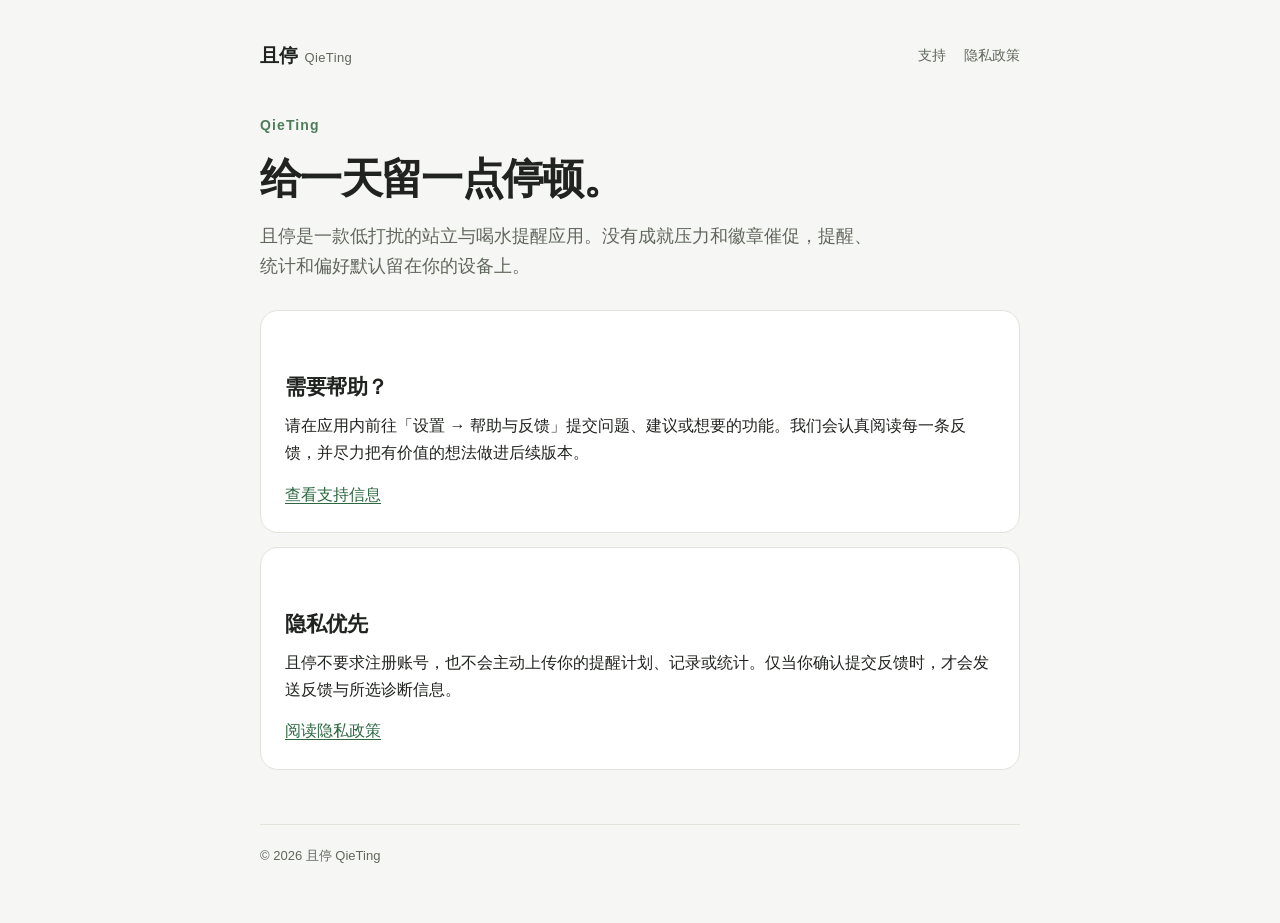
==== index.html @ 00966080 "feat: 新增隐私政策与支持页面" ====
<!doctype html>
<html lang="zh-CN">
  <head>
    <meta charset="utf-8">
    <meta name="viewport" content="width=device-width, initial-scale=1">
    <meta name="description" content="且停的支持信息与隐私政策。">
    <title>且停</title>
    <link rel="stylesheet" href="assets/styles.css">
  </head>
  <body>
    <main class="page">
      <header class="site-header">
        <a class="brand" href="./">且停 <small>QieTing</small></a>
        <nav class="nav" aria-label="页面导航">
          <a href="support/">支持</a>
          <a href="privacy/">隐私政策</a>
        </nav>
      </header>

      <p class="eyebrow">QieTing</p>
      <h1>给一天留一点停顿。</h1>
      <p class="lead">且停是一款低打扰的站立与喝水提醒应用。没有成就压力和徽章催促，提醒、统计和偏好默认留在你的设备上。</p>

      <section class="card">
        <h2>需要帮助？</h2>
        <p>请在应用内前往「设置 → 帮助与反馈」提交问题、建议或想要的功能。我们会认真阅读每一条反馈，并尽力把有价值的想法做进后续版本。</p>
        <p><a href="support/">查看支持信息</a></p>
      </section>

      <section class="card">
        <h2>隐私优先</h2>
        <p>且停不要求注册账号，也不会主动上传你的提醒计划、记录或统计。仅当你确认提交反馈时，才会发送反馈与所选诊断信息。</p>
        <p><a href="privacy/">阅读隐私政策</a></p>
      </section>

      <footer class="footer">© 2026 且停 QieTing</footer>
    </main>
  </body>
</html>
---- assets/styles.css ----
:root {
  color-scheme: light dark;
  --page: #f6f7f4;
  --surface: #ffffff;
  --text: #20231f;
  --secondary: #61675d;
  --line: #dfe4db;
  --accent: #4f7d5b;
  --accent-soft: #e8f1e8;
  --link: #2d6841;
}

@media (prefers-color-scheme: dark) {
  :root {
    --page: #161815;
    --surface: #20231f;
    --text: #f1f3ee;
    --secondary: #b7beb3;
    --line: #3c423a;
    --accent: #92bd96;
    --accent-soft: #263b2a;
    --link: #adddb1;
  }
}

* { box-sizing: border-box; }

html { -webkit-text-size-adjust: 100%; }

body {
  margin: 0;
  background: var(--page);
  color: var(--text);
  font-family: -apple-system, BlinkMacSystemFont, "SF Pro Text", "PingFang SC", "Hiragino Sans GB", "Microsoft YaHei", sans-serif;
  font-size: 16px;
  line-height: 1.7;
}

a {
  color: var(--link);
  text-decoration-thickness: 1px;
  text-underline-offset: 0.16em;
}

a:hover { color: var(--accent); }

.page {
  width: min(100% - 40px, 760px);
  margin: 0 auto;
  padding: 40px 0 56px;
}

.site-header {
  display: flex;
  align-items: center;
  justify-content: space-between;
  gap: 20px;
  margin-bottom: 42px;
}

.brand {
  color: var(--text);
  font-size: 19px;
  font-weight: 700;
  letter-spacing: 0.02em;
  text-decoration: none;
}

.brand small {
  color: var(--secondary);
  font-size: 13px;
  font-weight: 500;
}

.nav { display: flex; gap: 18px; font-size: 14px; }

.nav a { color: var(--secondary); text-decoration: none; }
.nav a[aria-current="page"] { color: var(--accent); font-weight: 650; }

.eyebrow {
  color: var(--accent);
  font-size: 14px;
  font-weight: 700;
  letter-spacing: 0.08em;
}

h1, h2, h3 { color: var(--text); line-height: 1.3; }

h1 {
  margin: 8px 0 14px;
  font-size: clamp(30px, 7vw, 42px);
  letter-spacing: -0.04em;
}

h2 {
  margin: 38px 0 12px;
  font-size: 21px;
  letter-spacing: -0.02em;
}

h3 { margin: 0 0 6px; font-size: 17px; }

p { margin: 0 0 14px; }

.lead {
  max-width: 620px;
  color: var(--secondary);
  font-size: 18px;
}

.meta {
  margin-top: 22px;
  color: var(--secondary);
  font-size: 14px;
}

.card {
  margin-top: 28px;
  padding: 24px;
  background: var(--surface);
  border: 1px solid var(--line);
  border-radius: 18px;
}

.card + .card { margin-top: 14px; }

.card p:last-child, .card ul:last-child { margin-bottom: 0; }

ul { margin: 8px 0 14px; padding-left: 1.25em; }
li + li { margin-top: 7px; }

.note {
  margin-top: 28px;
  padding: 16px 18px;
  color: var(--secondary);
  background: var(--accent-soft);
  border-radius: 14px;
  font-size: 14px;
}

.footer {
  margin-top: 54px;
  padding-top: 20px;
  border-top: 1px solid var(--line);
  color: var(--secondary);
  font-size: 13px;
}

@media (max-width: 520px) {
  .page { width: min(100% - 32px, 760px); padding-top: 28px; }
  .site-header { margin-bottom: 32px; }
  .brand small { display: none; }
  .nav { gap: 14px; }
  .card { padding: 20px; }
}
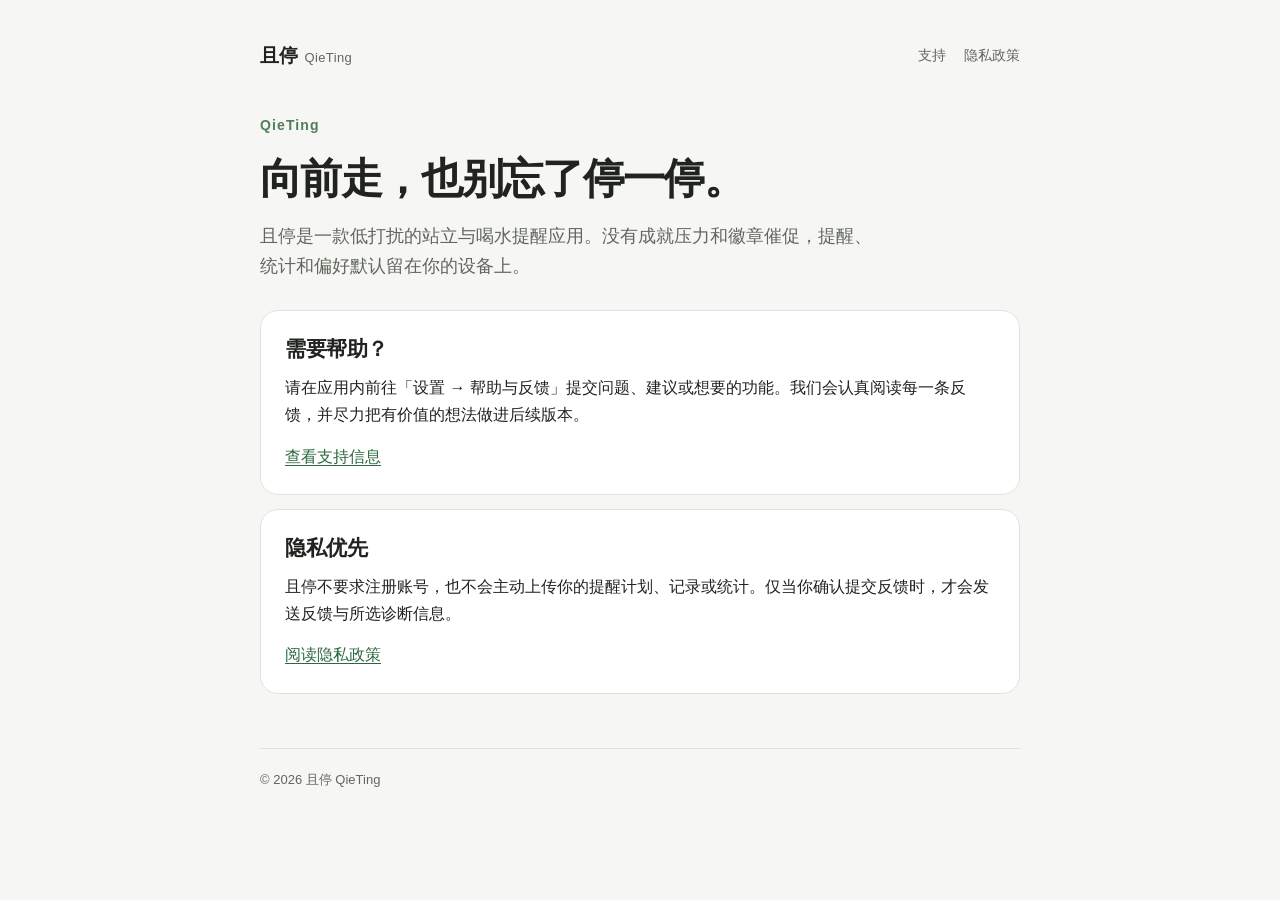
==== commit 0ed5bb0c: "添加多语言隐私与支持页面" ====
--- a/index.html
+++ b/index.html
@@ -5,35 +5,40 @@
     <meta name="viewport" content="width=device-width, initial-scale=1">
     <meta name="description" content="且停的支持信息与隐私政策。">
     <title>且停</title>
-    <link rel="stylesheet" href="assets/styles.css">
+    <link rel="stylesheet" href="https://sapphirezzz.github.io/qieting-support/assets/styles.css">
   </head>
   <body>
     <main class="page">
       <header class="site-header">
-        <a class="brand" href="./">且停 <small>QieTing</small></a>
+        <a class="brand" href="https://sapphirezzz.github.io/qieting-support/">且停 <small>QieTing</small></a>
         <nav class="nav" aria-label="页面导航">
-          <a href="support/">支持</a>
-          <a href="privacy/">隐私政策</a>
+          <a href="https://sapphirezzz.github.io/qieting-support/support/">支持</a>
+          <a href="https://sapphirezzz.github.io/qieting-support/privacy/">隐私政策</a>
         </nav>
       </header>
 
       <p class="eyebrow">QieTing</p>
-      <h1>给一天留一点停顿。</h1>
+      <h1>
+        <span data-language="zh-Hans">向前走，也别忘了停一停。</span>
+        <span data-language="zh-Hant" hidden>向前走，也別忘了停一停。</span>
+        <span data-language="en" hidden>Keep moving forward, but don't forget to savor the moment in life.</span>
+      </h1>
       <p class="lead">且停是一款低打扰的站立与喝水提醒应用。没有成就压力和徽章催促，提醒、统计和偏好默认留在你的设备上。</p>
 
       <section class="card">
         <h2>需要帮助？</h2>
         <p>请在应用内前往「设置 → 帮助与反馈」提交问题、建议或想要的功能。我们会认真阅读每一条反馈，并尽力把有价值的想法做进后续版本。</p>
-        <p><a href="support/">查看支持信息</a></p>
+        <p><a href="https://sapphirezzz.github.io/qieting-support/support/">查看支持信息</a></p>
       </section>
 
       <section class="card">
         <h2>隐私优先</h2>
         <p>且停不要求注册账号，也不会主动上传你的提醒计划、记录或统计。仅当你确认提交反馈时，才会发送反馈与所选诊断信息。</p>
-        <p><a href="privacy/">阅读隐私政策</a></p>
+        <p><a href="https://sapphirezzz.github.io/qieting-support/privacy/">阅读隐私政策</a></p>
       </section>
 
       <footer class="footer">© 2026 且停 QieTing</footer>
     </main>
+    <script src="https://sapphirezzz.github.io/qieting-support/assets/language.js"></script>
   </body>
 </html>
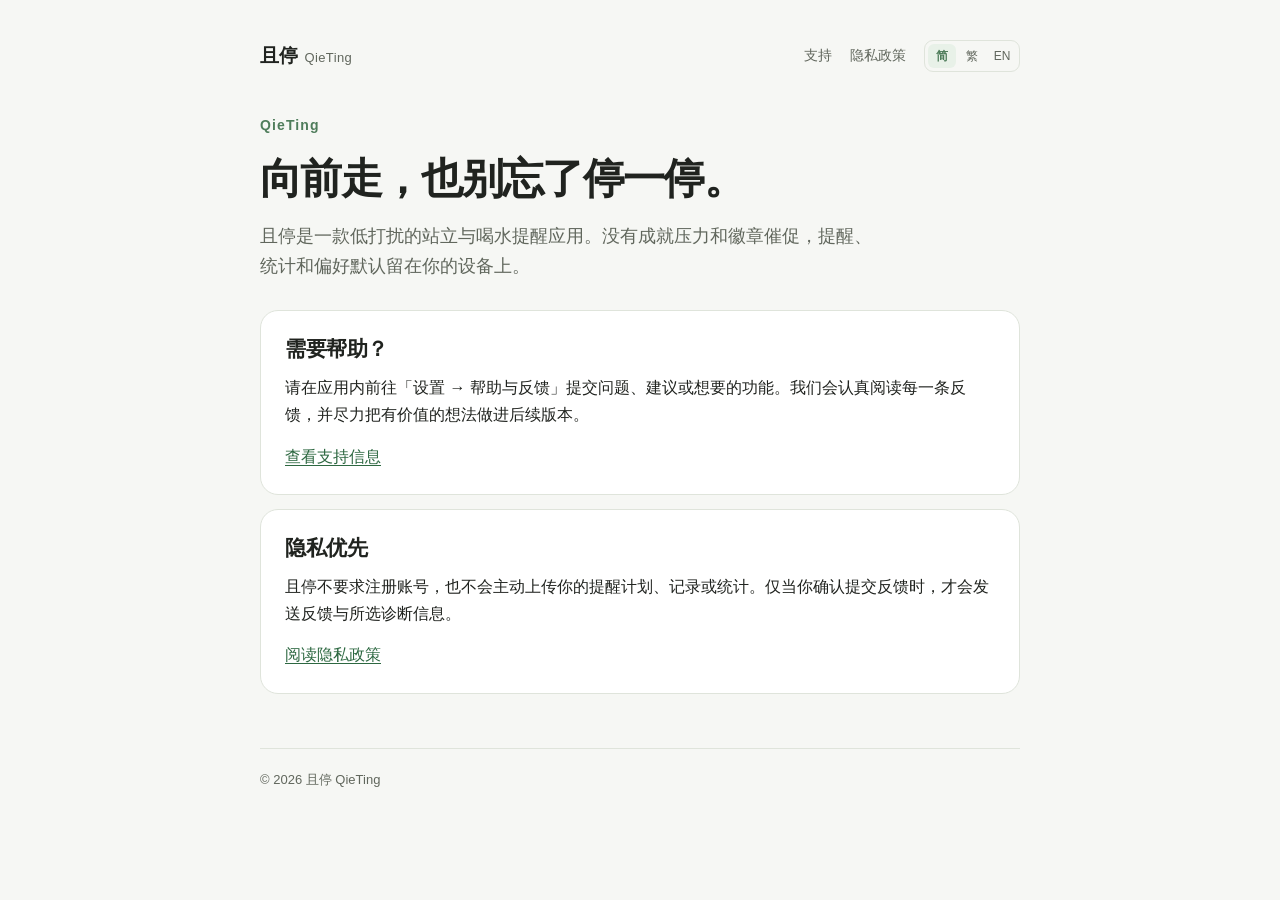
==== commit b2a260aa: "功能：首页支持语言切换" ====
--- a/index.html
+++ b/index.html
@@ -10,11 +10,18 @@
   <body>
     <main class="page">
       <header class="site-header">
-        <a class="brand" href="https://sapphirezzz.github.io/qieting-support/">且停 <small>QieTing</small></a>
-        <nav class="nav" aria-label="页面导航">
-          <a href="https://sapphirezzz.github.io/qieting-support/support/">支持</a>
-          <a href="https://sapphirezzz.github.io/qieting-support/privacy/">隐私政策</a>
-        </nav>
+        <a class="brand" href="https://sapphirezzz.github.io/qieting-support/" data-preserve-language>且停 <small>QieTing</small></a>
+        <div class="header-actions">
+          <nav class="nav" data-i18n-aria-label="navigation" aria-label="页面导航">
+            <a href="https://sapphirezzz.github.io/qieting-support/support/" data-preserve-language data-i18n="support">支持</a>
+            <a href="https://sapphirezzz.github.io/qieting-support/privacy/" data-preserve-language data-i18n="privacy">隐私政策</a>
+          </nav>
+          <nav class="language-switcher" aria-label="Language">
+            <a href="?lang=zh-Hans" data-language-link="zh-Hans">简</a>
+            <a href="?lang=zh-Hant" data-language-link="zh-Hant">繁</a>
+            <a href="?lang=en" data-language-link="en">EN</a>
+          </nav>
+        </div>
       </header>
 
       <p class="eyebrow">QieTing</p>
@@ -23,18 +30,38 @@
         <span data-language="zh-Hant" hidden>向前走，也別忘了停一停。</span>
         <span data-language="en" hidden>Keep moving forward, but don't forget to savor the moment in life.</span>
       </h1>
-      <p class="lead">且停是一款低打扰的站立与喝水提醒应用。没有成就压力和徽章催促，提醒、统计和偏好默认留在你的设备上。</p>
+      <p class="lead">
+        <span data-language="zh-Hans">且停是一款低打扰的站立与喝水提醒应用。没有成就压力和徽章催促，提醒、统计和偏好默认留在你的设备上。</span>
+        <span data-language="zh-Hant" hidden>且停是一款低打擾的站立與喝水提醒 App。沒有成就壓力和徽章催促，提醒、統計和偏好預設留在你的裝置上。</span>
+        <span data-language="en" hidden>QieTing is a gentle app for standing and hydration reminders. Without pressure from streaks or badges, your reminders, statistics, and preferences stay on your device by default.</span>
+      </p>
 
       <section class="card">
-        <h2>需要帮助？</h2>
-        <p>请在应用内前往「设置 → 帮助与反馈」提交问题、建议或想要的功能。我们会认真阅读每一条反馈，并尽力把有价值的想法做进后续版本。</p>
-        <p><a href="https://sapphirezzz.github.io/qieting-support/support/">查看支持信息</a></p>
+        <h2>
+          <span data-language="zh-Hans">需要帮助？</span>
+          <span data-language="zh-Hant" hidden>需要幫忙？</span>
+          <span data-language="en" hidden>Need help?</span>
+        </h2>
+        <p>
+          <span data-language="zh-Hans">请在应用内前往「设置 → 帮助与反馈」提交问题、建议或想要的功能。我们会认真阅读每一条反馈，并尽力把有价值的想法做进后续版本。</span>
+          <span data-language="zh-Hant" hidden>請在 App 內前往「設定 → 幫助與回饋」提交問題、建議或想要的功能。我們會認真閱讀每一則回饋，並盡力將有價值的想法做進後續版本。</span>
+          <span data-language="en" hidden>In the app, go to Settings → Help &amp; Feedback to send a question, suggestion, or feature request. We read every submission carefully and will bring worthwhile ideas into future releases.</span>
+        </p>
+        <p><a href="https://sapphirezzz.github.io/qieting-support/support/" data-preserve-language><span data-language="zh-Hans">查看支持信息</span><span data-language="zh-Hant" hidden>查看支援資訊</span><span data-language="en" hidden>View support information</span></a></p>
       </section>
 
       <section class="card">
-        <h2>隐私优先</h2>
-        <p>且停不要求注册账号，也不会主动上传你的提醒计划、记录或统计。仅当你确认提交反馈时，才会发送反馈与所选诊断信息。</p>
-        <p><a href="https://sapphirezzz.github.io/qieting-support/privacy/">阅读隐私政策</a></p>
+        <h2>
+          <span data-language="zh-Hans">隐私优先</span>
+          <span data-language="zh-Hant" hidden>隱私優先</span>
+          <span data-language="en" hidden>Privacy first</span>
+        </h2>
+        <p>
+          <span data-language="zh-Hans">且停不要求注册账号，也不会主动上传你的提醒计划、记录或统计。仅当你确认提交反馈时，才会发送反馈与所选诊断信息。</span>
+          <span data-language="zh-Hant" hidden>且停不要求註冊帳號，也不會主動上傳你的提醒計劃、記錄或統計。僅當你確認提交回饋時，才會傳送回饋與所選診斷資訊。</span>
+          <span data-language="en" hidden>QieTing does not require an account and does not proactively upload your reminder plans, logs, or statistics. Feedback and diagnostic information you select are sent only after you confirm submission.</span>
+        </p>
+        <p><a href="https://sapphirezzz.github.io/qieting-support/privacy/" data-preserve-language><span data-language="zh-Hans">阅读隐私政策</span><span data-language="zh-Hant" hidden>閱讀隱私權政策</span><span data-language="en" hidden>Read the Privacy Policy</span></a></p>
       </section>
 
       <footer class="footer">© 2026 且停 QieTing</footer>
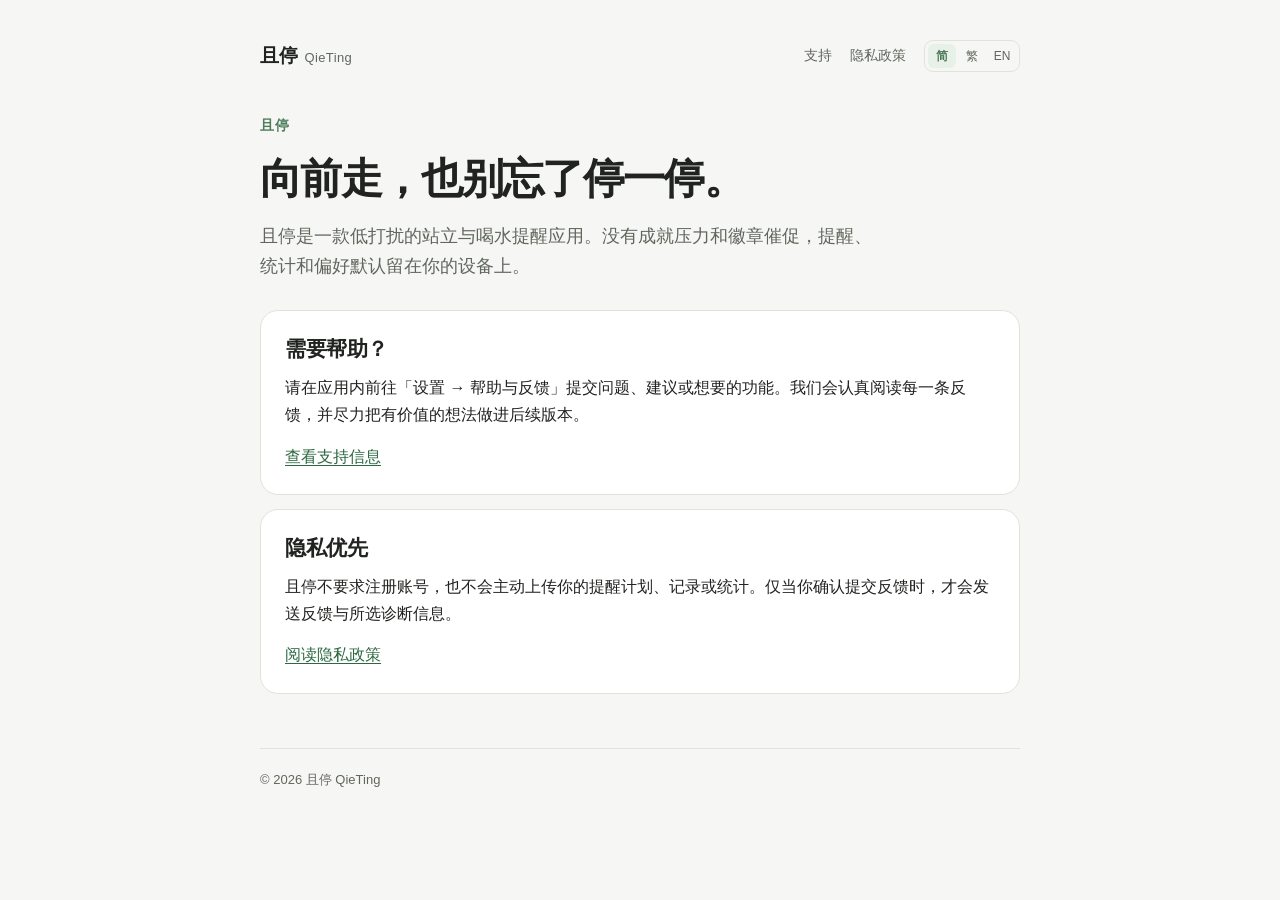
==== commit 29aaf659: "调整首页品牌语言展示" ====
--- a/index.html
+++ b/index.html
@@ -24,7 +24,11 @@
         </div>
       </header>
 
-      <p class="eyebrow">QieTing</p>
+      <p class="eyebrow">
+        <span data-language="zh-Hans">且停</span>
+        <span data-language="zh-Hant" hidden>且停</span>
+        <span data-language="en" hidden>QieTing</span>
+      </p>
       <h1>
         <span data-language="zh-Hans">向前走，也别忘了停一停。</span>
         <span data-language="zh-Hant" hidden>向前走，也別忘了停一停。</span>
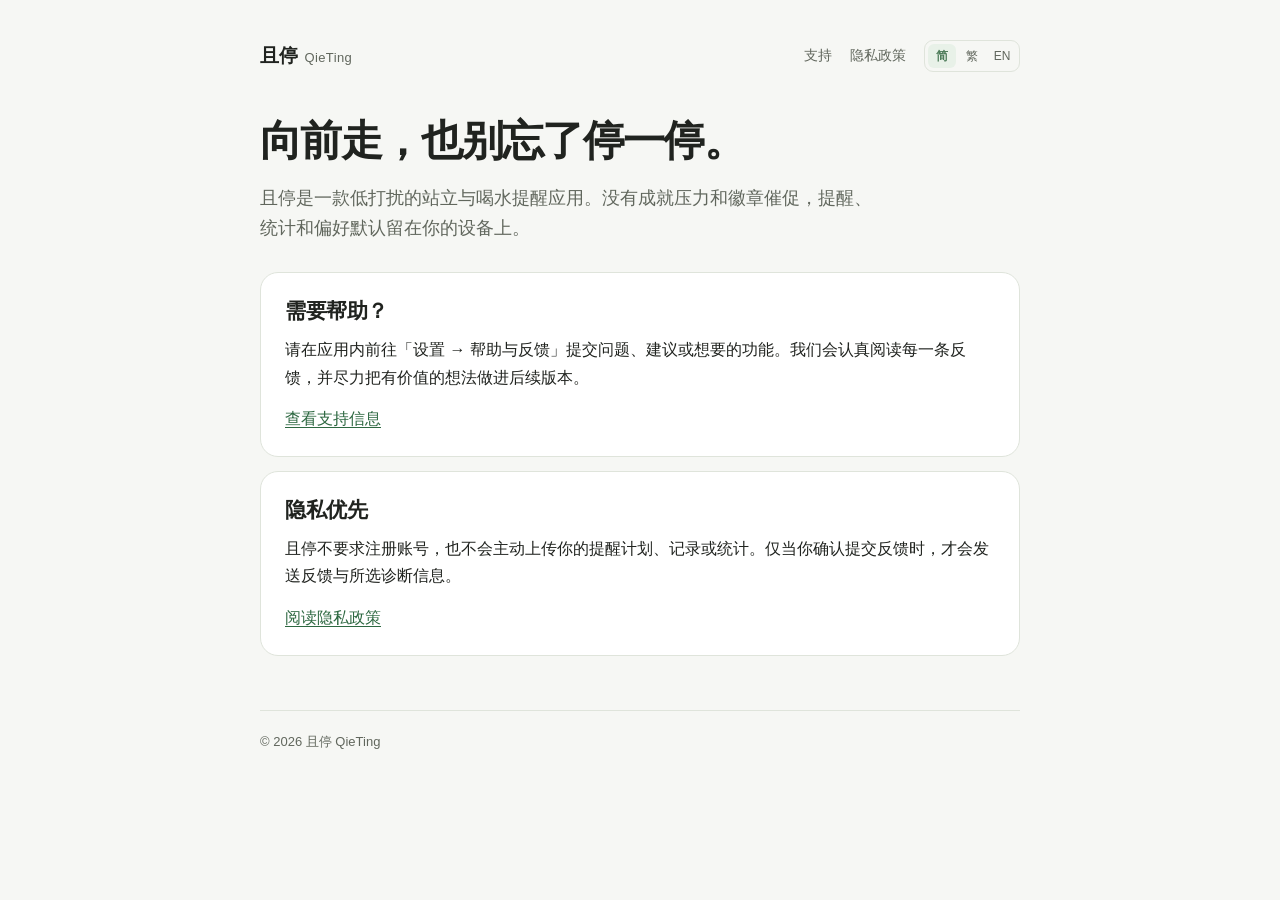
==== commit 70f141f5: "移除页面眉题行" ====
--- a/index.html
+++ b/index.html
@@ -24,11 +24,6 @@
         </div>
       </header>
 
-      <p class="eyebrow">
-        <span data-language="zh-Hans">且停</span>
-        <span data-language="zh-Hant" hidden>且停</span>
-        <span data-language="en" hidden>QieTing</span>
-      </p>
       <h1>
         <span data-language="zh-Hans">向前走，也别忘了停一停。</span>
         <span data-language="zh-Hant" hidden>向前走，也別忘了停一停。</span>
